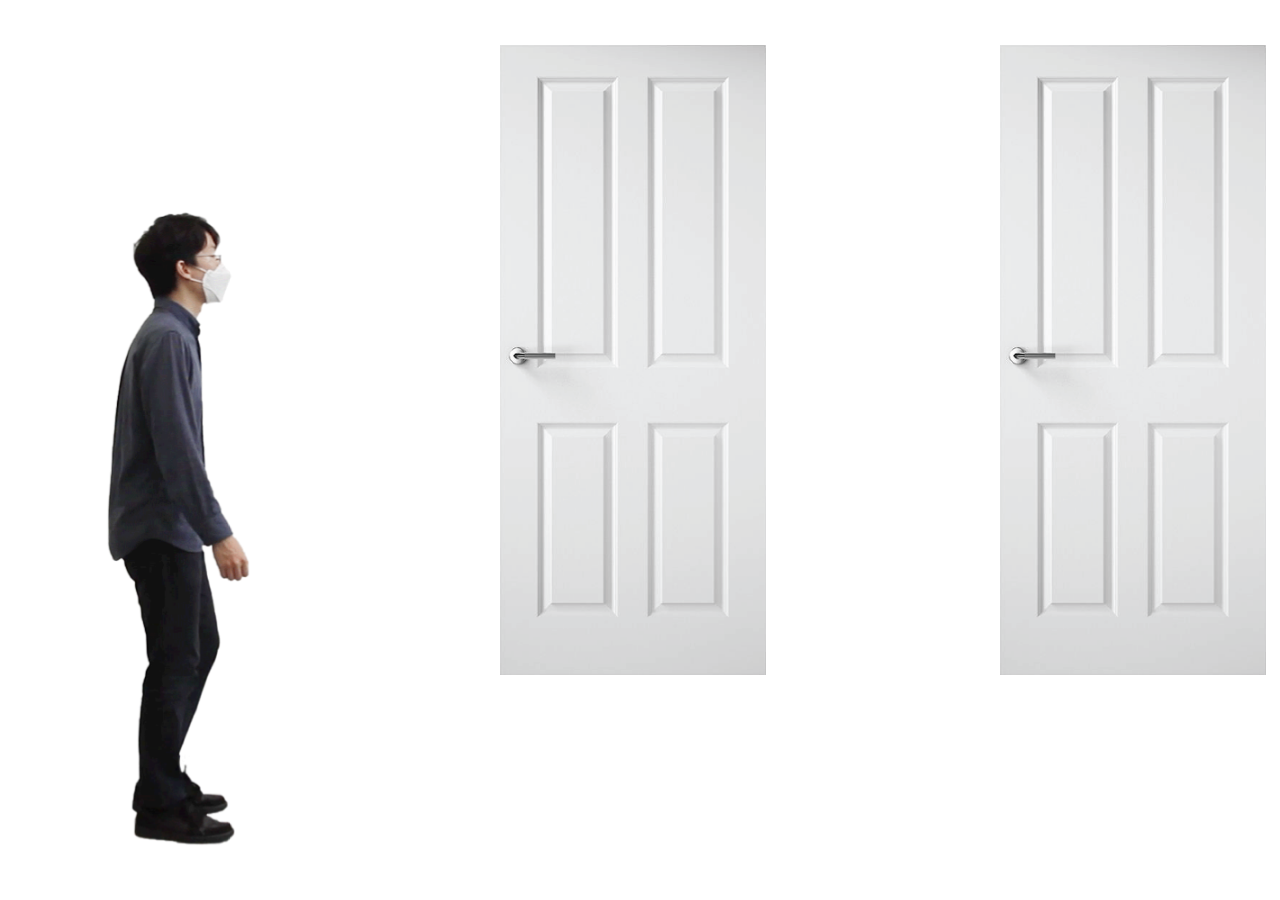
==== index.html @ 14c7102c "initial commit" ====
<!DOCTYPE html>
<html>

<head>
    <title>walkingman</title>
    <meta charset="utf-8">    
    <meta name="viewport" content="width=device-width,initial-scale=1.0">
<!--  <link rel="icon" href="">-->
    <link rel="stylesheet" href="assets/global.css">
    <script type="text/javascript" src="assets/jquery-3.4.1.js"></script>
    <script type='text/javascript' src="js/jquery.mousewheel.min.js"></script>


</head>

<body>
<!--<img src="img/door_2.png" class="door" id="d1" onclick="message()">    -->
<a href=exit.html></a>
<img src="gif/w1.gif" class="scrollman">    
</body>
    
    
<script type='text/javascript' src="assets/java.js"></script>
<script type='text/javascript'>
(function() {
    function scrollHorizontally(e) {
        e = window.event || e;
        var delta = Math.max(-1, Math.min(1, (e.wheelDelta || -e.detail)));
        document.documentElement.scrollLeft -= (delta*40); // Multiplied by 40
        document.body.scrollLeft -= (delta*40); // Multiplied by 40
        e.preventDefault();
    }
    if (window.addEventListener) {
        // IE9, Chrome, Safari, Opera
        window.addEventListener("mousewheel", scrollHorizontally, false);
        // Firefox
        window.addEventListener("DOMMouseScroll", scrollHorizontally, false);
    } else {
        // IE 6/7/8
        window.attachEvent("onmousewheel", scrollHorizontally);
    }
})();
    </script>
</html>
---- assets/global.css ----
body {
    height: 90vh;
    width: 30000px;
}

.scrollman {
    position: fixed;
    left: 0px;
    top: 20vh;
    height: 78vh;
    width: auto;
}

.door {
    position: absolute;
    top: 5vh;
    height: 70vh;
}

.doorback {
    position: absolute;
    top: 5vh;
    height: 70vh;    
}

.door:hover {
    transform-origin: top right;
    transform: scaleX(0.95) skewY(355deg);
}

iframe {
    position: absolute;
        vertical-align: middle;
            display: block; 
            width: 100%; 
            border: none; 
            overflow-y: auto; 
            overflow-x: hidden;
    
}
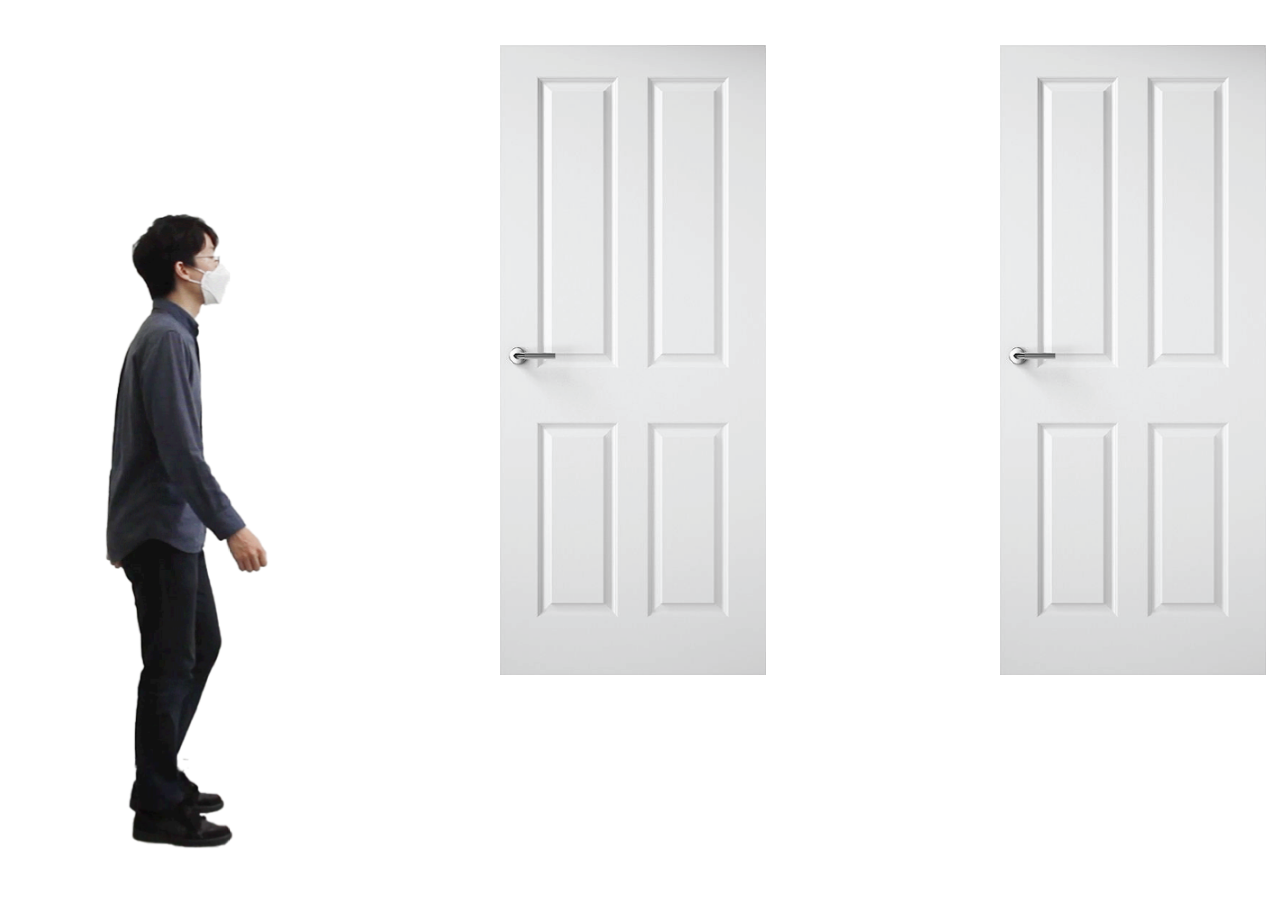
==== commit 55b519fc: "second commit" ====
--- a/index.html
+++ b/index.html
@@ -15,7 +15,8 @@
 
 <body>
 <!--<img src="img/door_2.png" class="door" id="d1" onclick="message()">    -->
-<a href=exit.html></a>
+<a href=index.html class="loop"></a>
+<a href=exit.html class="exit"></a>
 <img src="gif/w1.gif" class="scrollman">    
 </body>
     
